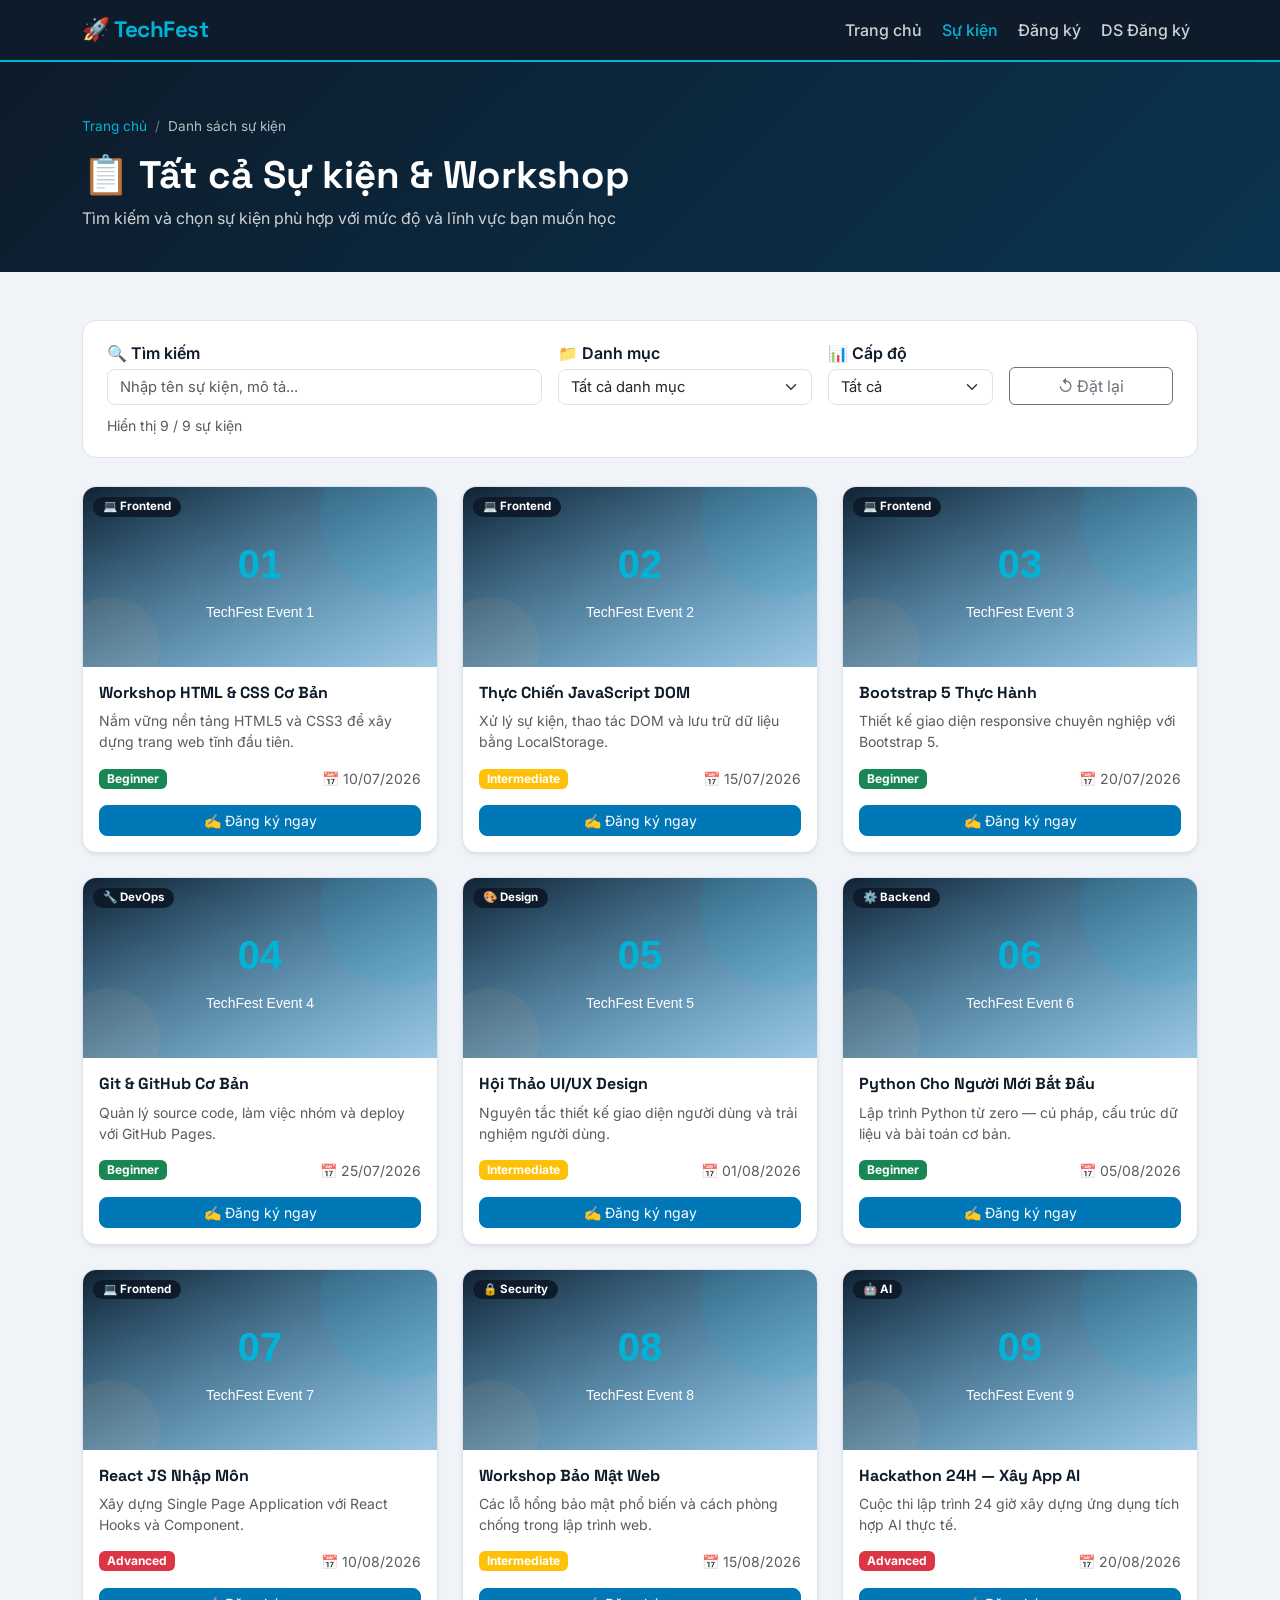
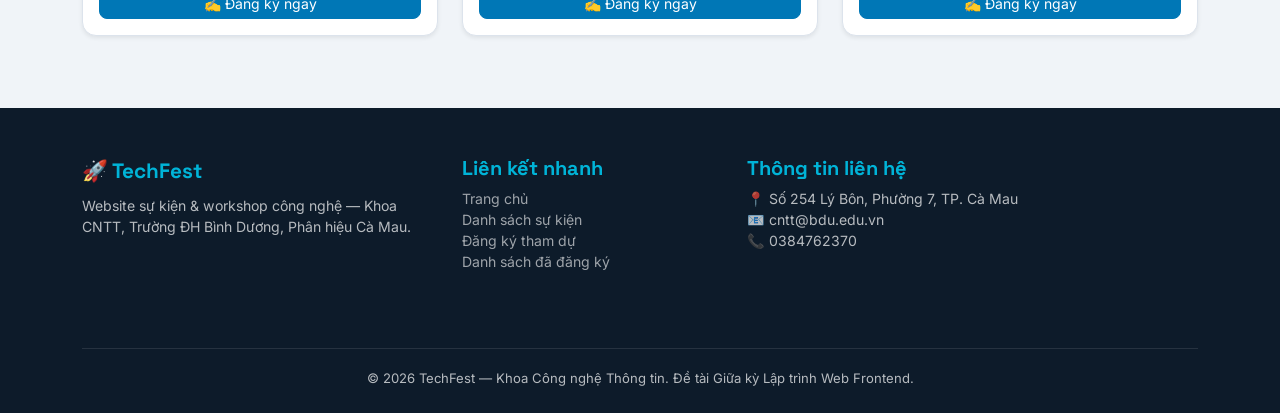
==== courses.html @ 27707a23 "Add files via upload" ====
<!DOCTYPE html>
<html lang="vi">
<head>
  <meta charset="UTF-8">
  <meta name="viewport" content="width=device-width, initial-scale=1.0">
  <title>Danh sách sự kiện — TechFest</title>
  <link rel="icon" href="data:image/svg+xml,<svg xmlns='http://www.w3.org/2000/svg' viewBox='0 0 100 100'><text y='.9em' font-size='90'>🚀</text></svg>">
  <link href="https://cdn.jsdelivr.net/npm/bootstrap@5.3.2/dist/css/bootstrap.min.css" rel="stylesheet">
  <link rel="stylesheet" href="assets/css/style.css">
</head>
<body>

<!-- NAVBAR -->
<nav class="navbar navbar-expand-lg navbar-custom sticky-top">
  <div class="container">
    <a class="navbar-brand" href="index.html">🚀 TechFest</a>
    <button class="navbar-toggler" type="button" data-bs-toggle="collapse" data-bs-target="#navMain">
      <span class="navbar-toggler-icon"></span>
    </button>
    <div class="collapse navbar-collapse" id="navMain">
      <ul class="navbar-nav ms-auto gap-1">
        <li class="nav-item"><a class="nav-link" href="index.html">Trang chủ</a></li>
        <li class="nav-item"><a class="nav-link active" href="courses.html">Sự kiện</a></li>
        <li class="nav-item"><a class="nav-link" href="register.html">Đăng ký</a></li>
        <li class="nav-item"><a class="nav-link" href="registrations.html">DS Đăng ký</a></li>
      </ul>
    </div>
  </div>
</nav>

<!-- PAGE HERO -->
<section class="page-hero">
  <div class="container">
    <nav aria-label="breadcrumb" class="mb-2">
      <ol class="breadcrumb">
        <li class="breadcrumb-item"><a href="index.html">Trang chủ</a></li>
        <li class="breadcrumb-item active">Danh sách sự kiện</li>
      </ol>
    </nav>
    <h1>📋 Tất cả Sự kiện & Workshop</h1>
    <p>Tìm kiếm và chọn sự kiện phù hợp với mức độ và lĩnh vực bạn muốn học</p>
  </div>
</section>

<!-- MAIN CONTENT -->
<section class="py-5">
  <div class="container">

    <!-- FILTER BAR -->
    <div class="filter-bar">
      <div class="row g-3 align-items-end">
        <div class="col-md-5">
          <label class="form-label fw-semibold mb-1" for="search-input">🔍 Tìm kiếm</label>
          <input type="text" id="search-input" class="form-control" placeholder="Nhập tên sự kiện, mô tả...">
        </div>
        <div class="col-md-3">
          <label class="form-label fw-semibold mb-1" for="category-filter">📁 Danh mục</label>
          <select id="category-filter" class="form-select">
            <option value="">Tất cả danh mục</option>
            <option value="Frontend">Frontend</option>
            <option value="Backend">Backend</option>
            <option value="DevOps">DevOps</option>
            <option value="Design">Design</option>
            <option value="Security">Security</option>
            <option value="AI">AI</option>
          </select>
        </div>
        <div class="col-md-2">
          <label class="form-label fw-semibold mb-1" for="level-filter">📊 Cấp độ</label>
          <select id="level-filter" class="form-select">
            <option value="">Tất cả</option>
            <option value="Beginner">Beginner</option>
            <option value="Intermediate">Intermediate</option>
            <option value="Advanced">Advanced</option>
          </select>
        </div>
        <div class="col-md-2 d-grid">
          <button id="reset-filter" class="btn btn-outline-secondary">↺ Đặt lại</button>
        </div>
      </div>
      <div class="mt-2">
        <span id="result-count" class="text-muted"></span>
      </div>
    </div>

    <!-- EVENTS GRID -->
    <div class="row" id="events-container">
      <!-- Rendered by JS -->
    </div>

    <!-- NO RESULT -->
    <div id="no-result" class="empty-state d-none">
      <div class="empty-icon">🔍</div>
      <h5>Không tìm thấy kết quả</h5>
      <p>Thử thay đổi từ khóa hoặc bộ lọc để tìm sự kiện phù hợp.</p>
      <button id="reset-filter-2" class="btn btn-primary mt-2" onclick="document.getElementById('reset-filter').click()">Xóa bộ lọc</button>
    </div>

  </div>
</section>

<!-- FOOTER -->
<footer>
  <div class="container">
    <div class="row">
      <div class="col-md-4 mb-4">
        <div class="footer-brand mb-2">🚀 TechFest</div>
        <p style="font-size:.88rem;">Website sự kiện & workshop công nghệ — Khoa CNTT, Trường ĐH Bình Dương, Phân hiệu Cà Mau.</p>
      </div>
      <div class="col-md-3 mb-4">
        <h5>Liên kết nhanh</h5>
        <ul class="list-unstyled" style="font-size:.88rem;">
          <li><a href="index.html">Trang chủ</a></li>
          <li><a href="courses.html">Danh sách sự kiện</a></li>
          <li><a href="register.html">Đăng ký tham dự</a></li>
          <li><a href="registrations.html">Danh sách đã đăng ký</a></li>
        </ul>
      </div>
      <div class="col-md-5 mb-4">
        <h5>Thông tin liên hệ</h5>
        <ul class="list-unstyled" style="font-size:.88rem;">
          <li>📍 Số 254 Lý Bôn, Phường 7, TP. Cà Mau</li>
          <li>📧 cntt@bdu.edu.vn</li>
          <li>📞 0384762370</li>
        </ul>
      </div>
    </div>
    <div class="footer-divider text-center" style="font-size:.82rem;">
      <p class="mb-0">© 2026 TechFest — Khoa Công nghệ Thông tin. Đề tài Giữa kỳ Lập trình Web Frontend.</p>
    </div>
  </div>
</footer>

<script src="https://cdn.jsdelivr.net/npm/bootstrap@5.3.2/dist/js/bootstrap.bundle.min.js"></script>
<script src="assets/js/data.js"></script>
<script src="assets/js/main.js"></script>
</body>
</html>
---- assets/css/style.css ----
/* =========================================
   TECHFEST — Custom CSS
   Palette: Navy #0d1b2a | Teal #00b4d8 | Amber #f4a261 | Light #f0f4f8
   ========================================= */

@import url('https://fonts.googleapis.com/css2?family=Space+Grotesk:wght@400;500;600;700&family=Inter:wght@400;500&display=swap');

:root {
  --navy:    #0d1b2a;
  --teal:    #00b4d8;
  --teal-dk: #0077b6;
  --amber:   #f4a261;
  --light:   #f0f4f8;
  --white:   #ffffff;
  --gray:    #6c757d;
  --card-radius: 14px;
}

*, *::before, *::after { box-sizing: border-box; }

body {
  font-family: 'Inter', sans-serif;
  background: var(--light);
  color: var(--navy);
}

h1, h2, h3, h4, h5, .navbar-brand {
  font-family: 'Space Grotesk', sans-serif;
}

/* ---- NAVBAR ---- */
.navbar-custom {
  background: var(--navy);
  border-bottom: 2px solid var(--teal);
}
.navbar-custom .navbar-brand {
  color: var(--teal) !important;
  font-weight: 700;
  font-size: 1.4rem;
  letter-spacing: -0.5px;
}
.navbar-custom .nav-link {
  color: rgba(255,255,255,.8) !important;
  font-weight: 500;
  transition: color .2s;
  position: relative;
}
.navbar-custom .nav-link::after {
  content: '';
  position: absolute;
  bottom: -2px; left: 0;
  width: 0; height: 2px;
  background: var(--teal);
  transition: width .25s;
}
.navbar-custom .nav-link:hover { color: var(--teal) !important; }
.navbar-custom .nav-link:hover::after { width: 100%; }
.navbar-custom .nav-link.active { color: var(--teal) !important; }
.navbar-toggler { border-color: var(--teal); }
.navbar-toggler-icon { filter: invert(1); }

/* ---- HERO ---- */
.hero {
  background: linear-gradient(135deg, var(--navy) 0%, #0a3450 60%, #00587a 100%);
  color: var(--white);
  padding: 90px 0 70px;
  position: relative;
  overflow: hidden;
}
.hero::before {
  content: '';
  position: absolute;
  top: -60px; right: -60px;
  width: 380px; height: 380px;
  background: radial-gradient(circle, rgba(0,180,216,.25) 0%, transparent 70%);
  pointer-events: none;
}
.hero::after {
  content: '';
  position: absolute;
  bottom: -80px; left: 10%;
  width: 280px; height: 280px;
  background: radial-gradient(circle, rgba(244,162,97,.15) 0%, transparent 70%);
  pointer-events: none;
}
.hero-label {
  display: inline-block;
  background: var(--teal);
  color: var(--navy);
  font-weight: 700;
  font-size: .78rem;
  letter-spacing: 2px;
  text-transform: uppercase;
  padding: 4px 14px;
  border-radius: 20px;
  margin-bottom: 18px;
}
.hero h1 {
  font-size: clamp(2rem, 5vw, 3.4rem);
  font-weight: 700;
  line-height: 1.15;
}
.hero h1 span { color: var(--teal); }
.hero p { font-size: 1.1rem; opacity: .85; max-width: 560px; }
.hero-cta { display: flex; gap: 12px; flex-wrap: wrap; margin-top: 28px; }
.btn-hero-primary {
  background: var(--teal); color: var(--navy);
  border: none; font-weight: 700; padding: 13px 30px;
  border-radius: 8px; font-size: 1rem;
  transition: transform .15s, box-shadow .15s;
}
.btn-hero-primary:hover { transform: translateY(-2px); box-shadow: 0 8px 20px rgba(0,180,216,.4); color: var(--navy); }
.btn-hero-secondary {
  background: transparent; color: var(--white);
  border: 2px solid rgba(255,255,255,.4); font-weight: 600; padding: 13px 30px;
  border-radius: 8px; font-size: 1rem;
  transition: border-color .2s, background .2s;
}
.btn-hero-secondary:hover { border-color: var(--teal); background: rgba(0,180,216,.1); color: var(--white); }

/* ---- STATS STRIP ---- */
.stats-strip {
  background: var(--navy);
  padding: 28px 0;
}
.stat-item h3 {
  font-size: 2.4rem;
  font-weight: 700;
  color: var(--teal);
  margin: 0;
}
.stat-item p { color: rgba(255,255,255,.7); margin: 0; font-size: .9rem; }

/* ---- SECTION TITLE ---- */
.section-title {
  font-size: clamp(1.6rem, 3vw, 2.2rem);
  font-weight: 700;
  color: var(--navy);
  margin-bottom: 4px;
}
.section-subtitle { color: var(--gray); margin-bottom: 36px; }
.section-tag {
  display: inline-block;
  background: rgba(0,180,216,.12);
  color: var(--teal-dk);
  font-size: .78rem;
  font-weight: 700;
  letter-spacing: 2px;
  text-transform: uppercase;
  padding: 3px 12px;
  border-radius: 20px;
  margin-bottom: 10px;
}

/* ---- CARDS ---- */
.event-card {
  border: 1px solid #dce3ec;
  border-radius: var(--card-radius);
  transition: transform .2s, box-shadow .2s;
  background: var(--white);
  overflow: hidden;
}
.event-card:hover {
  transform: translateY(-5px);
  box-shadow: 0 12px 30px rgba(13,27,42,.12) !important;
  border-color: var(--teal);
}
.card-img-wrapper { position: relative; }
.event-img {
  width: 100%;
  height: 180px;
  object-fit: cover;
  display: block;
}
.badge-category {
  position: absolute;
  top: 10px; left: 10px;
  background: var(--navy);
  color: var(--white);
  font-size: .72rem;
  padding: 4px 10px;
  border-radius: 20px;
}
.event-card .card-title {
  font-size: 1rem;
  font-weight: 700;
  margin-bottom: 8px;
  color: var(--navy);
}
.event-card .card-body { padding: 16px; }

/* ---- FILTER BAR ---- */
.filter-bar {
  background: var(--white);
  border: 1px solid #dce3ec;
  border-radius: var(--card-radius);
  padding: 20px 24px;
  margin-bottom: 28px;
}
.filter-bar .form-control,
.filter-bar .form-select {
  border-radius: 8px;
  border-color: #dce3ec;
  font-size: .92rem;
}
.filter-bar .form-control:focus,
.filter-bar .form-select:focus {
  border-color: var(--teal);
  box-shadow: 0 0 0 3px rgba(0,180,216,.15);
}
#result-count { font-size: .88rem; color: var(--gray); }

/* ---- BUTTONS ---- */
.btn-primary {
  background: var(--teal-dk) !important;
  border-color: var(--teal-dk) !important;
  border-radius: 8px !important;
}
.btn-primary:hover { background: var(--teal) !important; border-color: var(--teal) !important; }
.btn-outline-primary {
  color: var(--teal-dk) !important;
  border-color: var(--teal-dk) !important;
  border-radius: 8px !important;
}
.btn-outline-primary:hover { background: var(--teal-dk) !important; color: var(--white) !important; }

/* ---- MODAL ---- */
.modal-header { background: var(--navy); color: var(--white); border-radius: var(--card-radius) var(--card-radius) 0 0; }
.modal-header .btn-close { filter: invert(1); }
#modal-img { width: 100%; height: 220px; object-fit: cover; border-radius: 10px; }
.modal-meta span { font-size: .85rem; margin-right: 12px; }

/* ---- FORM PAGE ---- */
.register-card {
  background: var(--white);
  border-radius: var(--card-radius);
  border: 1px solid #dce3ec;
  padding: 36px 32px;
}
.register-card .form-control,
.register-card .form-select {
  border-radius: 8px;
  border-color: #dce3ec;
  font-size: .94rem;
  padding: 10px 14px;
}
.register-card .form-control:focus,
.register-card .form-select:focus {
  border-color: var(--teal);
  box-shadow: 0 0 0 3px rgba(0,180,216,.15);
}
.register-card label { font-weight: 600; font-size: .9rem; color: var(--navy); margin-bottom: 5px; }
.invalid-feedback { font-size: .82rem; }

/* ---- REGISTRATIONS TABLE ---- */
.table-card {
  background: var(--white);
  border-radius: var(--card-radius);
  border: 1px solid #dce3ec;
  overflow: hidden;
}
.table thead th {
  background: var(--navy);
  color: var(--white);
  font-family: 'Space Grotesk', sans-serif;
  font-size: .85rem;
  border: none;
  white-space: nowrap;
}
.table tbody tr:hover { background: rgba(0,180,216,.04); }

/* ---- WHY SECTION ---- */
.why-card {
  background: var(--white);
  border: 1px solid #dce3ec;
  border-radius: var(--card-radius);
  padding: 28px 24px;
  text-align: center;
  transition: transform .2s, box-shadow .2s;
  height: 100%;
}
.why-card:hover { transform: translateY(-4px); box-shadow: 0 8px 24px rgba(13,27,42,.1); }
.why-icon { font-size: 2.4rem; margin-bottom: 14px; }
.why-card h5 { font-weight: 700; font-size: 1rem; color: var(--navy); }
.why-card p { font-size: .88rem; color: var(--gray); margin: 0; }

/* ---- PAGE HERO (inner pages) ---- */
.page-hero {
  background: linear-gradient(135deg, var(--navy) 0%, #0a3450 100%);
  color: var(--white);
  padding: 54px 0 42px;
}
.page-hero h1 { font-size: clamp(1.6rem, 3.5vw, 2.4rem); font-weight: 700; }
.page-hero p { opacity: .8; margin: 0; }
.breadcrumb { background: transparent; padding: 0; font-size: .85rem; }
.breadcrumb-item + .breadcrumb-item::before { color: rgba(255,255,255,.4); }
.breadcrumb-item a { color: var(--teal); text-decoration: none; }
.breadcrumb-item.active { color: rgba(255,255,255,.7); }

/* ---- FOOTER ---- */
footer {
  background: var(--navy);
  color: rgba(255,255,255,.7);
  padding: 48px 0 24px;
}
footer h5 { color: var(--teal); font-family: 'Space Grotesk', sans-serif; font-weight: 700; }
footer a { color: rgba(255,255,255,.6); text-decoration: none; transition: color .2s; }
footer a:hover { color: var(--teal); }
.footer-divider { border-top: 1px solid rgba(255,255,255,.1); margin-top: 36px; padding-top: 20px; }
.footer-brand { font-family: 'Space Grotesk', sans-serif; font-size: 1.3rem; font-weight: 700; color: var(--teal); }

/* ---- ALERTS ---- */
#success-alert { border-left: 4px solid #198754; border-radius: 8px; }

/* ---- EMPTY / NO RESULT ---- */
.empty-state { padding: 60px 20px; text-align: center; color: var(--gray); }
.empty-state .empty-icon { font-size: 3.5rem; margin-bottom: 12px; opacity: .4; }

/* ---- SVG EVENT IMAGES (inline generated) ---- */
.event-img[src$=".svg"] { background: #eef4ff; }

/* ---- RESPONSIVE ---- */
@media (max-width: 768px) {
  .hero { padding: 60px 0 48px; }
  .hero h1 { font-size: 1.9rem; }
  .stat-item { margin-bottom: 16px; }
  .register-card { padding: 24px 18px; }
  .filter-bar { padding: 16px; }
  .table-responsive { font-size: .82rem; }
}
@media (max-width: 480px) {
  .hero-cta { flex-direction: column; }
  .btn-hero-primary, .btn-hero-secondary { text-align: center; }
}
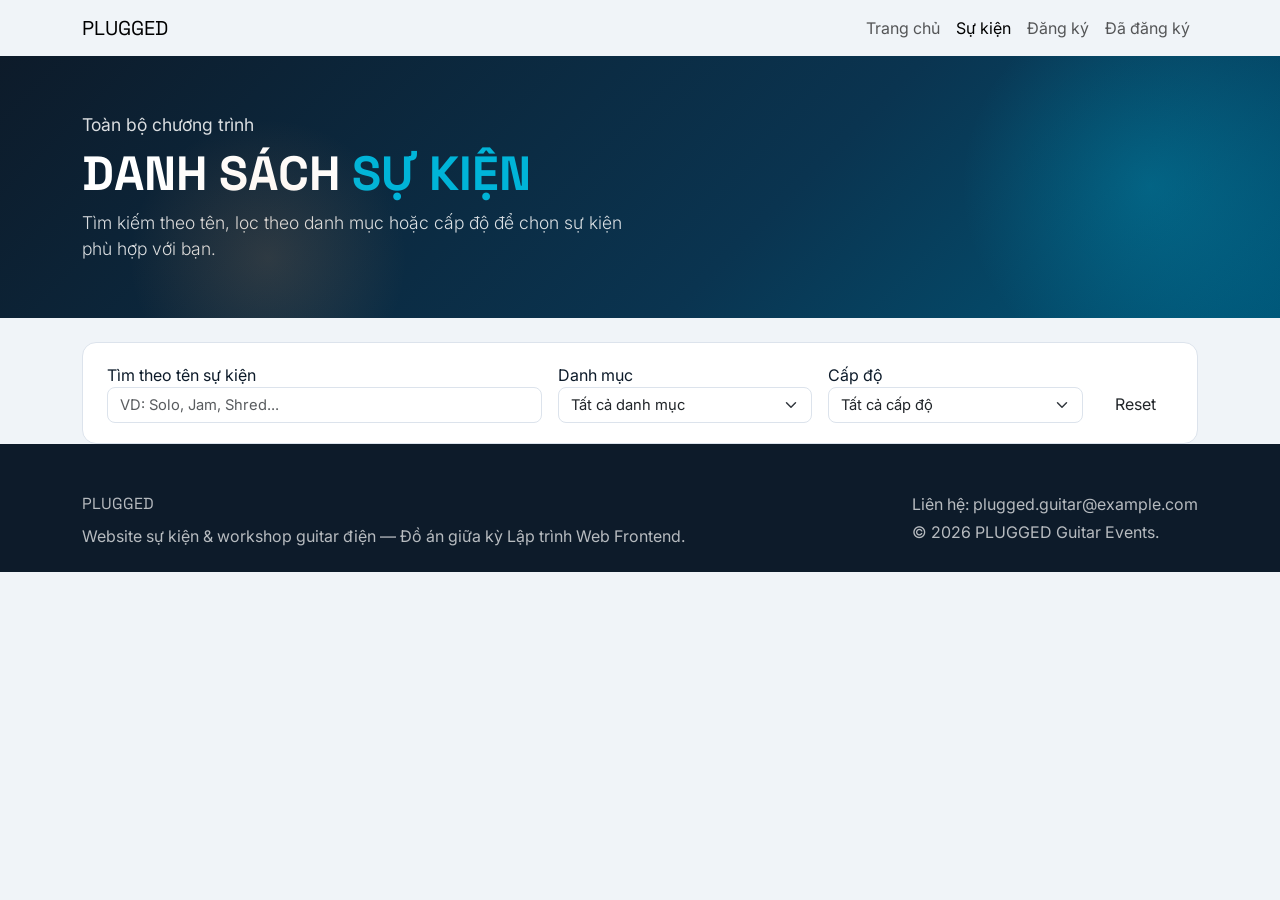
==== commit a47bc439: "cap nhat code cac trang" ====
--- a/courses.html
+++ b/courses.html
@@ -3,136 +3,128 @@
 <head>
   <meta charset="UTF-8">
   <meta name="viewport" content="width=device-width, initial-scale=1.0">
-  <title>Danh sách sự kiện — TechFest</title>
-  <link rel="icon" href="data:image/svg+xml,<svg xmlns='http://www.w3.org/2000/svg' viewBox='0 0 100 100'><text y='.9em' font-size='90'>🚀</text></svg>">
-  <link href="https://cdn.jsdelivr.net/npm/bootstrap@5.3.2/dist/css/bootstrap.min.css" rel="stylesheet">
+  <title>Danh sách sự kiện - PLUGGED</title>
+
+  <link rel="preconnect" href="https://fonts.googleapis.com">
+  <link href="https://fonts.googleapis.com/css2?family=Anton&family=Work+Sans:wght@400;500;600;700&family=Space+Mono:wght@400;700&display=swap" rel="stylesheet">
+
+  <link href="https://cdn.jsdelivr.net/npm/bootstrap@5.3.3/dist/css/bootstrap.min.css" rel="stylesheet">
   <link rel="stylesheet" href="assets/css/style.css">
 </head>
 <body>
 
-<!-- NAVBAR -->
-<nav class="navbar navbar-expand-lg navbar-custom sticky-top">
-  <div class="container">
-    <a class="navbar-brand" href="index.html">🚀 TechFest</a>
-    <button class="navbar-toggler" type="button" data-bs-toggle="collapse" data-bs-target="#navMain">
-      <span class="navbar-toggler-icon"></span>
-    </button>
-    <div class="collapse navbar-collapse" id="navMain">
-      <ul class="navbar-nav ms-auto gap-1">
-        <li class="nav-item"><a class="nav-link" href="index.html">Trang chủ</a></li>
-        <li class="nav-item"><a class="nav-link active" href="courses.html">Sự kiện</a></li>
-        <li class="nav-item"><a class="nav-link" href="register.html">Đăng ký</a></li>
-        <li class="nav-item"><a class="nav-link" href="registrations.html">DS Đăng ký</a></li>
-      </ul>
-    </div>
-  </div>
-</nav>
-
-<!-- PAGE HERO -->
-<section class="page-hero">
-  <div class="container">
-    <nav aria-label="breadcrumb" class="mb-2">
-      <ol class="breadcrumb">
-        <li class="breadcrumb-item"><a href="index.html">Trang chủ</a></li>
-        <li class="breadcrumb-item active">Danh sách sự kiện</li>
-      </ol>
-    </nav>
-    <h1>📋 Tất cả Sự kiện & Workshop</h1>
-    <p>Tìm kiếm và chọn sự kiện phù hợp với mức độ và lĩnh vực bạn muốn học</p>
-  </div>
-</section>
-
-<!-- MAIN CONTENT -->
-<section class="py-5">
-  <div class="container">
-
-    <!-- FILTER BAR -->
-    <div class="filter-bar">
-      <div class="row g-3 align-items-end">
-        <div class="col-md-5">
-          <label class="form-label fw-semibold mb-1" for="search-input">🔍 Tìm kiếm</label>
-          <input type="text" id="search-input" class="form-control" placeholder="Nhập tên sự kiện, mô tả...">
-        </div>
-        <div class="col-md-3">
-          <label class="form-label fw-semibold mb-1" for="category-filter">📁 Danh mục</label>
-          <select id="category-filter" class="form-select">
-            <option value="">Tất cả danh mục</option>
-            <option value="Frontend">Frontend</option>
-            <option value="Backend">Backend</option>
-            <option value="DevOps">DevOps</option>
-            <option value="Design">Design</option>
-            <option value="Security">Security</option>
-            <option value="AI">AI</option>
-          </select>
-        </div>
-        <div class="col-md-2">
-          <label class="form-label fw-semibold mb-1" for="level-filter">📊 Cấp độ</label>
-          <select id="level-filter" class="form-select">
-            <option value="">Tất cả</option>
-            <option value="Beginner">Beginner</option>
-            <option value="Intermediate">Intermediate</option>
-            <option value="Advanced">Advanced</option>
-          </select>
-        </div>
-        <div class="col-md-2 d-grid">
-          <button id="reset-filter" class="btn btn-outline-secondary">↺ Đặt lại</button>
-        </div>
-      </div>
-      <div class="mt-2">
-        <span id="result-count" class="text-muted"></span>
-      </div>
-    </div>
-
-    <!-- EVENTS GRID -->
-    <div class="row" id="events-container">
-      <!-- Rendered by JS -->
-    </div>
-
-    <!-- NO RESULT -->
-    <div id="no-result" class="empty-state d-none">
-      <div class="empty-icon">🔍</div>
-      <h5>Không tìm thấy kết quả</h5>
-      <p>Thử thay đổi từ khóa hoặc bộ lọc để tìm sự kiện phù hợp.</p>
-      <button id="reset-filter-2" class="btn btn-primary mt-2" onclick="document.getElementById('reset-filter').click()">Xóa bộ lọc</button>
-    </div>
-
-  </div>
-</section>
-
-<!-- FOOTER -->
-<footer>
-  <div class="container">
-    <div class="row">
-      <div class="col-md-4 mb-4">
-        <div class="footer-brand mb-2">🚀 TechFest</div>
-        <p style="font-size:.88rem;">Website sự kiện & workshop công nghệ — Khoa CNTT, Trường ĐH Bình Dương, Phân hiệu Cà Mau.</p>
-      </div>
-      <div class="col-md-3 mb-4">
-        <h5>Liên kết nhanh</h5>
-        <ul class="list-unstyled" style="font-size:.88rem;">
-          <li><a href="index.html">Trang chủ</a></li>
-          <li><a href="courses.html">Danh sách sự kiện</a></li>
-          <li><a href="register.html">Đăng ký tham dự</a></li>
-          <li><a href="registrations.html">Danh sách đã đăng ký</a></li>
-        </ul>
-      </div>
-      <div class="col-md-5 mb-4">
-        <h5>Thông tin liên hệ</h5>
-        <ul class="list-unstyled" style="font-size:.88rem;">
-          <li>📍 Số 254 Lý Bôn, Phường 7, TP. Cà Mau</li>
-          <li>📧 cntt@bdu.edu.vn</li>
-          <li>📞 0384762370</li>
+  <!-- ===== NAVBAR ===== -->
+  <nav class="navbar navbar-expand-lg navbar-plugged sticky-top">
+    <div class="container">
+      <a class="navbar-brand" href="index.html">PLUG<span>GED</span></a>
+      <button class="navbar-toggler" type="button" data-bs-toggle="collapse" data-bs-target="#navMenu" style="filter:invert(1)">
+        <span class="navbar-toggler-icon"></span>
+      </button>
+      <div class="collapse navbar-collapse" id="navMenu">
+        <ul class="navbar-nav ms-auto mb-2 mb-lg-0">
+          <li class="nav-item"><a class="nav-link" href="index.html">Trang chủ</a></li>
+          <li class="nav-item"><a class="nav-link active" href="courses.html">Sự kiện</a></li>
+          <li class="nav-item"><a class="nav-link" href="register.html">Đăng ký</a></li>
+          <li class="nav-item"><a class="nav-link" href="registrations.html">Đã đăng ký</a></li>
         </ul>
       </div>
     </div>
-    <div class="footer-divider text-center" style="font-size:.82rem;">
-      <p class="mb-0">© 2026 TechFest — Khoa Công nghệ Thông tin. Đề tài Giữa kỳ Lập trình Web Frontend.</p>
+  </nav>
+
+  <!-- ===== HEADER TRANG ===== -->
+  <header class="hero" style="padding:3.5rem 0 2.5rem;">
+    <div class="container">
+      <div class="string-rule"></div>
+      <p class="eyebrow mb-2">Toàn bộ chương trình</p>
+      <h1 style="font-size:clamp(2rem,5vw,3rem)">DANH SÁCH <span class="glow">SỰ KIỆN</span></h1>
+      <p class="lead">Tìm kiếm theo tên, lọc theo danh mục hoặc cấp độ để chọn sự kiện phù hợp với bạn.</p>
+    </div>
+  </header>
+
+  <section class="section pt-4">
+    <div class="container">
+
+      <!-- ===== BỘ LỌC ===== -->
+      <div class="filter-bar mb-4">
+        <div class="row g-3 align-items-end">
+          <div class="col-md-5">
+            <label for="searchInput">Tìm theo tên sự kiện</label>
+            <input type="text" id="searchInput" class="form-control" placeholder="VD: Solo, Jam, Shred...">
+          </div>
+          <div class="col-md-3">
+            <label for="filterCategory">Danh mục</label>
+            <select id="filterCategory" class="form-select">
+              <option value="all">Tất cả danh mục</option>
+            </select>
+          </div>
+          <div class="col-md-3">
+            <label for="filterLevel">Cấp độ</label>
+            <select id="filterLevel" class="form-select">
+              <option value="all">Tất cả cấp độ</option>
+            </select>
+          </div>
+          <div class="col-md-1">
+            <button id="resetFilterBtn" class="btn btn-outline-volt w-100" type="button" title="Xóa bộ lọc">Reset</button>
+          </div>
+        </div>
+      </div>
+
+      <!-- ===== DANH SÁCH SỰ KIỆN ===== -->
+      <div class="row g-4" id="eventList">
+        <!-- Render bằng JavaScript -->
+      </div>
+
+      <div id="emptyState" class="alert alert-volt text-center mt-4 d-none">
+        Không tìm thấy sự kiện phù hợp với bộ lọc hiện tại. Hãy thử từ khóa khác hoặc bấm Reset.
+      </div>
+    </div>
+  </section>
+
+  <!-- ===== FOOTER ===== -->
+  <footer class="footer-plugged">
+    <div class="container d-flex flex-wrap justify-content-between gap-3">
+      <div>
+        <div class="navbar-brand mb-2 d-block">PLUG<span style="color:var(--accent)">GED</span></div>
+        <p class="mb-0">Website sự kiện & workshop guitar điện — Đồ án giữa kỳ Lập trình Web Frontend.</p>
+      </div>
+      <div>
+        <p class="mb-1">Liên hệ: plugged.guitar@example.com</p>
+        <p class="mb-0">© 2026 PLUGGED Guitar Events.</p>
+      </div>
+    </div>
+  </footer>
+
+  <!-- ===== MODAL CHI TIẾT SỰ KIỆN ===== -->
+  <div class="modal fade" id="eventDetailModal" tabindex="-1" aria-hidden="true">
+    <div class="modal-dialog modal-dialog-centered modal-lg">
+      <div class="modal-content modal-plugged">
+        <div class="modal-header">
+          <h5 class="modal-title" id="modalTitle">Tên sự kiện</h5>
+          <button type="button" class="btn-close" data-bs-dismiss="modal" style="filter:invert(1)"></button>
+        </div>
+        <div class="modal-body">
+          <div class="row g-3">
+            <div class="col-md-5">
+              <img id="modalImage" src="" alt="" class="img-fluid w-100">
+            </div>
+            <div class="col-md-7">
+              <p class="mb-2"><span class="badge badge-volt">Danh mục: <span id="modalCategory"></span></span></p>
+              <p class="mb-2"><span class="badge badge-amber">Cấp độ: <span id="modalLevel"></span></span></p>
+              <p class="mb-2 text-muted-custom">Ngày tổ chức: <span id="modalDate"></span></p>
+              <p id="modalDetail" class="mt-3"></p>
+            </div>
+          </div>
+        </div>
+        <div class="modal-footer">
+          <button type="button" class="btn btn-outline-volt" data-bs-dismiss="modal">Đóng</button>
+          <a id="modalRegisterBtn" href="register.html" class="btn btn-volt">Đăng ký sự kiện này</a>
+        </div>
+      </div>
     </div>
   </div>
-</footer>
 
-<script src="https://cdn.jsdelivr.net/npm/bootstrap@5.3.2/dist/js/bootstrap.bundle.min.js"></script>
-<script src="assets/js/data.js"></script>
-<script src="assets/js/main.js"></script>
+  <script src="https://cdn.jsdelivr.net/npm/bootstrap@5.3.3/dist/js/bootstrap.bundle.min.js"></script>
+  <script src="assets/js/data.js"></script>
+  <script src="assets/js/main.js"></script>
 </body>
 </html>
